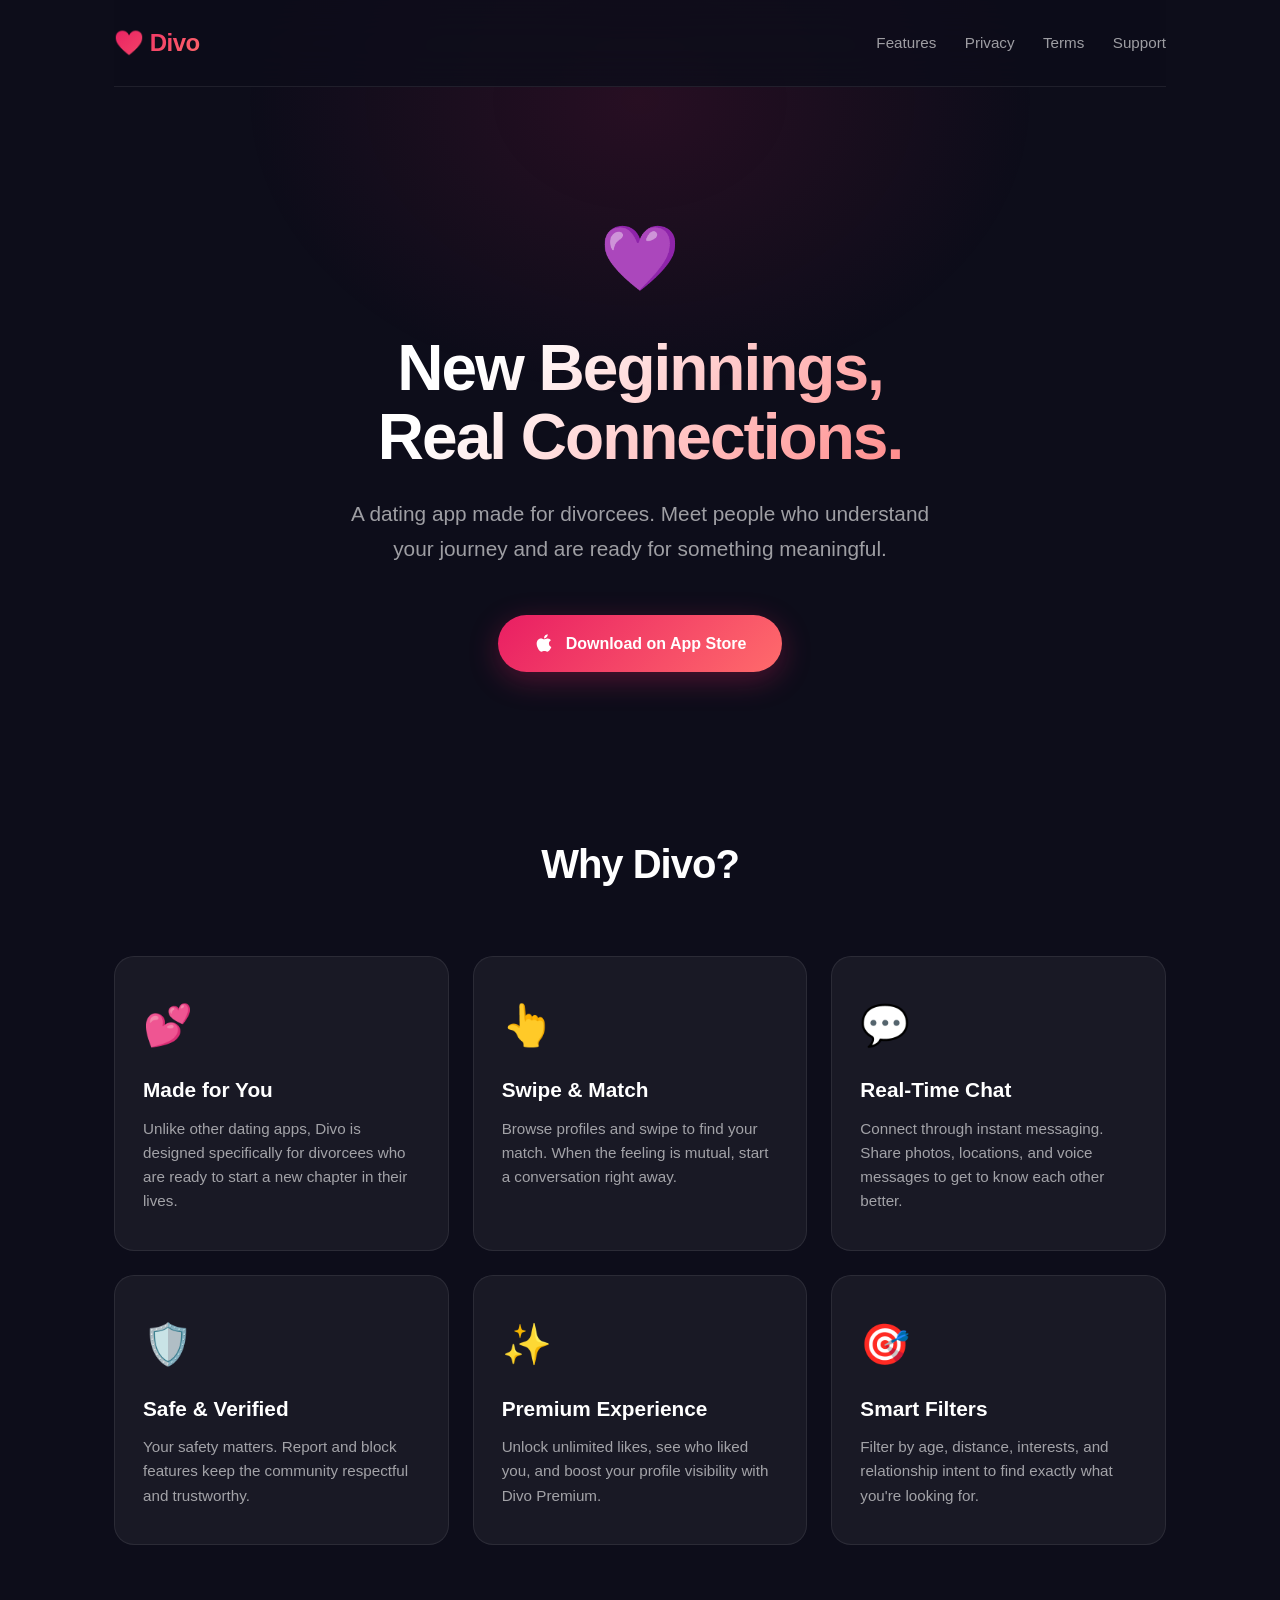
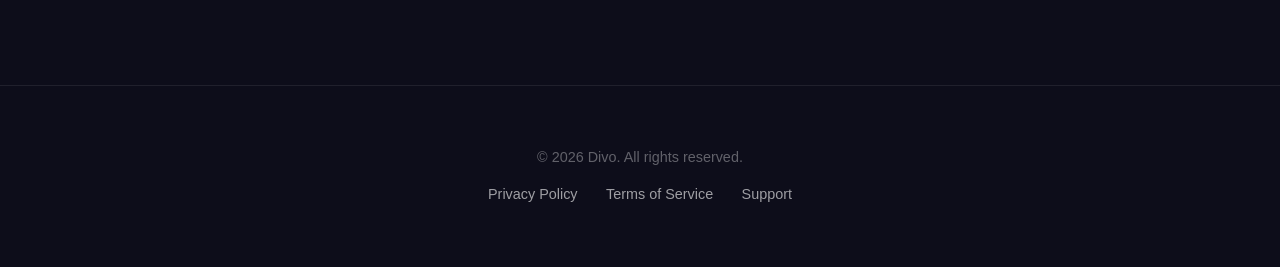
==== index.html @ 39e0c6cd "Divo landing site with privacy, terms, and support pages" ====
<!DOCTYPE html>
<html lang="en">

<head>
    <meta charset="UTF-8">
    <meta name="viewport" content="width=device-width, initial-scale=1.0">
    <title>Divo - Dating for Divorcees</title>
    <meta name="description" content="Divo is a modern dating app designed for divorcees. Find meaningful connections with people who understand your journey.">
    <link rel="stylesheet" href="css/style.css">
    <link rel="icon"
        href="data:image/svg+xml,<svg xmlns=%22http://www.w3.org/2000/svg%22 viewBox=%220 0 100 100%22><text y=%22.9em%22 font-size=%2290%22>💜</text></svg>">
</head>

<body>

    <div class="container">
        <header>
            <a href="#" class="logo">💜 Divo</a>
            <nav>
                <a href="#features">Features</a>
                <a href="privacy.html">Privacy</a>
                <a href="terms.html">Terms</a>
                <a href="support.html">Support</a>
            </nav>
        </header>

        <section class="hero">
            <span class="hero-icon">💜</span>
            <h1>New Beginnings,<br>Real Connections.</h1>
            <p>A dating app made for divorcees. Meet people who understand your journey and are ready for something meaningful.</p>

            <a href="#" class="app-store-btn" onclick="alert('Coming soon to the App Store!')">
                <svg viewBox="0 0 384 512" width="20" height="20" fill="currentColor">
                    <path
                        d="M318.7 268.7c-.2-36.7 16.4-64.4 50-84.8-18.8-26.9-47.2-41.7-84.7-44.6-35.5-2.8-74.3 20.7-88.5 20.7-15 0-49.4-19.7-76.4-19.7C63.3 141.2 4 184.8 4 273.5q0 39.3 14.4 81.2c12.8 36.7 59 126.7 107.2 125.2 25.2-.6 43-17.9 75.8-17.9 31.8 0 48.3 17.9 76.4 17.9 48.6-.7 90.4-82.5 102.6-119.3-65.2-30.7-61.7-90-61.7-91.9zm-56.6-164.2c27.3-32.4 24.8-61.9 24-72.5-24.1 1.4-52 16.4-67.9 34.9-17.5 19.8-27.8 44.3-25.6 71.9 26.1 2 52.3-11.4 69.5-34.3z" />
                </svg>
                <span>Download on App Store</span>
            </a>
        </section>

        <section class="features-section" id="features">
            <h2>Why Divo?</h2>
            <div class="features-grid">

                <div class="feature-card">
                    <span class="icon">💕</span>
                    <h3>Made for You</h3>
                    <p>Unlike other dating apps, Divo is designed specifically for divorcees who are ready to start a new chapter in their lives.</p>
                </div>

                <div class="feature-card">
                    <span class="icon">👆</span>
                    <h3>Swipe & Match</h3>
                    <p>Browse profiles and swipe to find your match. When the feeling is mutual, start a conversation right away.</p>
                </div>

                <div class="feature-card">
                    <span class="icon">💬</span>
                    <h3>Real-Time Chat</h3>
                    <p>Connect through instant messaging. Share photos, locations, and voice messages to get to know each other better.</p>
                </div>

                <div class="feature-card">
                    <span class="icon">🛡️</span>
                    <h3>Safe & Verified</h3>
                    <p>Your safety matters. Report and block features keep the community respectful and trustworthy.</p>
                </div>

                <div class="feature-card">
                    <span class="icon">✨</span>
                    <h3>Premium Experience</h3>
                    <p>Unlock unlimited likes, see who liked you, and boost your profile visibility with Divo Premium.</p>
                </div>

                <div class="feature-card">
                    <span class="icon">🎯</span>
                    <h3>Smart Filters</h3>
                    <p>Filter by age, distance, interests, and relationship intent to find exactly what you're looking for.</p>
                </div>

            </div>
        </section>
    </div>

    <footer>
        <div class="container">
            <p>&copy; 2026 Divo. All rights reserved.</p>
            <div style="margin-top: 12px;">
                <a href="privacy.html">Privacy Policy</a>
                <a href="terms.html">Terms of Service</a>
                <a href="support.html">Support</a>
            </div>
        </div>
    </footer>

</body>

</html>
---- css/style.css ----
:root {
    --bg-primary: #0D0D1A;
    --bg-secondary: #151528;
    --bg-card: rgba(255, 255, 255, 0.04);
    --accent: #E91E63;
    --accent-light: #FF6B6B;
    --accent-gradient: linear-gradient(135deg, #E91E63, #FF6B6B);
    --text-primary: #FFFFFF;
    --text-secondary: rgba(255, 255, 255, 0.6);
    --text-muted: rgba(255, 255, 255, 0.35);
    --glass-border: rgba(255, 255, 255, 0.08);
    --glass-bg: rgba(255, 255, 255, 0.05);
}

* {
    margin: 0;
    padding: 0;
    box-sizing: border-box;
}

body {
    font-family: -apple-system, BlinkMacSystemFont, "SF Pro Display", "Segoe UI", Roboto, sans-serif;
    background-color: var(--bg-primary);
    color: var(--text-primary);
    line-height: 1.6;
    overflow-x: hidden;
}

/* Ambient glow */
body::before {
    content: '';
    position: fixed;
    top: -200px;
    left: 50%;
    transform: translateX(-50%);
    width: 800px;
    height: 600px;
    background: radial-gradient(ellipse, rgba(233, 30, 99, 0.12) 0%, transparent 70%);
    pointer-events: none;
    z-index: 0;
}

.container {
    max-width: 1100px;
    margin: 0 auto;
    padding: 0 24px;
    position: relative;
    z-index: 1;
}

/* Header */
header {
    padding: 24px 0;
    display: flex;
    justify-content: space-between;
    align-items: center;
    position: sticky;
    top: 0;
    z-index: 100;
    background: rgba(13, 13, 26, 0.85);
    backdrop-filter: blur(20px);
    -webkit-backdrop-filter: blur(20px);
    border-bottom: 1px solid var(--glass-border);
}

.logo {
    font-size: 1.5rem;
    font-weight: 800;
    text-decoration: none;
    background: var(--accent-gradient);
    -webkit-background-clip: text;
    -webkit-text-fill-color: transparent;
    letter-spacing: -0.5px;
}

nav a {
    margin-left: 24px;
    text-decoration: none;
    color: var(--text-secondary);
    font-weight: 500;
    font-size: 0.95rem;
    transition: color 0.3s;
}

nav a:hover {
    color: var(--text-primary);
}

/* Hero Section */
.hero {
    text-align: center;
    padding: 120px 0 80px;
    max-width: 800px;
    margin: 0 auto;
}

.hero-icon {
    font-size: 64px;
    margin-bottom: 24px;
    display: block;
    animation: pulse 3s ease-in-out infinite;
}

@keyframes pulse {
    0%, 100% { transform: scale(1); }
    50% { transform: scale(1.08); }
}

.hero h1 {
    font-size: 4rem;
    line-height: 1.08;
    margin-bottom: 24px;
    letter-spacing: -2px;
    font-weight: 800;
    background: linear-gradient(135deg, #fff 30%, var(--accent-light));
    -webkit-background-clip: text;
    -webkit-text-fill-color: transparent;
}

.hero p {
    font-size: 1.3rem;
    color: var(--text-secondary);
    margin-bottom: 48px;
    max-width: 600px;
    margin-left: auto;
    margin-right: auto;
    line-height: 1.7;
}

.app-store-btn {
    display: inline-flex;
    align-items: center;
    gap: 12px;
    background: var(--accent-gradient);
    color: #fff;
    padding: 16px 36px;
    border-radius: 50px;
    text-decoration: none;
    font-weight: 600;
    font-size: 1rem;
    transition: transform 0.2s, box-shadow 0.2s;
    box-shadow: 0 8px 30px rgba(233, 30, 99, 0.3);
}

.app-store-btn:hover {
    transform: translateY(-2px);
    box-shadow: 0 12px 40px rgba(233, 30, 99, 0.4);
}

/* Features Grid */
.features-section {
    padding: 80px 0;
}

.features-section h2 {
    font-size: 2.5rem;
    text-align: center;
    margin-bottom: 60px;
    letter-spacing: -1px;
}

.features-grid {
    display: grid;
    grid-template-columns: repeat(3, 1fr);
    gap: 24px;
}

.feature-card {
    background: var(--glass-bg);
    border: 1px solid var(--glass-border);
    border-radius: 20px;
    padding: 36px 28px;
    transition: transform 0.3s, border-color 0.3s, background 0.3s;
}

.feature-card:hover {
    transform: translateY(-4px);
    border-color: rgba(233, 30, 99, 0.2);
    background: rgba(233, 30, 99, 0.04);
}

.feature-card .icon {
    font-size: 2.5rem;
    margin-bottom: 16px;
    display: block;
}

.feature-card h3 {
    font-size: 1.3rem;
    margin-bottom: 10px;
    font-weight: 700;
}

.feature-card p {
    font-size: 0.95rem;
    color: var(--text-secondary);
    line-height: 1.6;
}

/* Content pages (privacy, terms, support) */
.content-page {
    padding: 100px 0;
    max-width: 780px;
    margin: 0 auto;
}

.content-page h1 {
    font-size: 2.8rem;
    margin-bottom: 8px;
    letter-spacing: -1px;
}

.content-page .date {
    color: var(--text-muted);
    margin-bottom: 40px;
    display: block;
}

.content-page h2 {
    font-size: 1.5rem;
    margin-top: 40px;
    margin-bottom: 12px;
    color: var(--accent-light);
}

.content-page p, .content-page li {
    font-size: 1.05rem;
    color: var(--text-secondary);
    line-height: 1.8;
    margin-bottom: 12px;
}

.content-page ul {
    padding-left: 24px;
    margin-bottom: 16px;
}

.content-page a {
    color: var(--accent-light);
    text-decoration: none;
    border-bottom: 1px solid transparent;
    transition: border-color 0.2s;
}

.content-page a:hover {
    border-bottom-color: var(--accent-light);
}

/* Support page specifics */
.support-card {
    background: var(--glass-bg);
    border: 1px solid var(--glass-border);
    border-radius: 20px;
    padding: 36px;
    margin: 40px 0;
}

.support-card h2 {
    margin-top: 0;
    color: var(--text-primary);
}

.support-card li {
    margin-bottom: 8px;
}

/* Footer */
footer {
    padding: 60px 0;
    text-align: center;
    border-top: 1px solid var(--glass-border);
    margin-top: 60px;
}

footer p {
    color: var(--text-muted);
    font-size: 0.9rem;
}

footer a {
    color: var(--text-secondary);
    text-decoration: none;
    margin: 0 12px;
    font-size: 0.9rem;
    transition: color 0.2s;
}

footer a:hover {
    color: var(--text-primary);
}

/* Responsive */
@media (max-width: 768px) {
    .hero h1 {
        font-size: 2.6rem;
    }

    .hero p {
        font-size: 1.1rem;
    }

    .features-grid {
        grid-template-columns: 1fr;
        gap: 16px;
    }

    .features-section h2 {
        font-size: 2rem;
    }

    .content-page h1 {
        font-size: 2rem;
    }
}
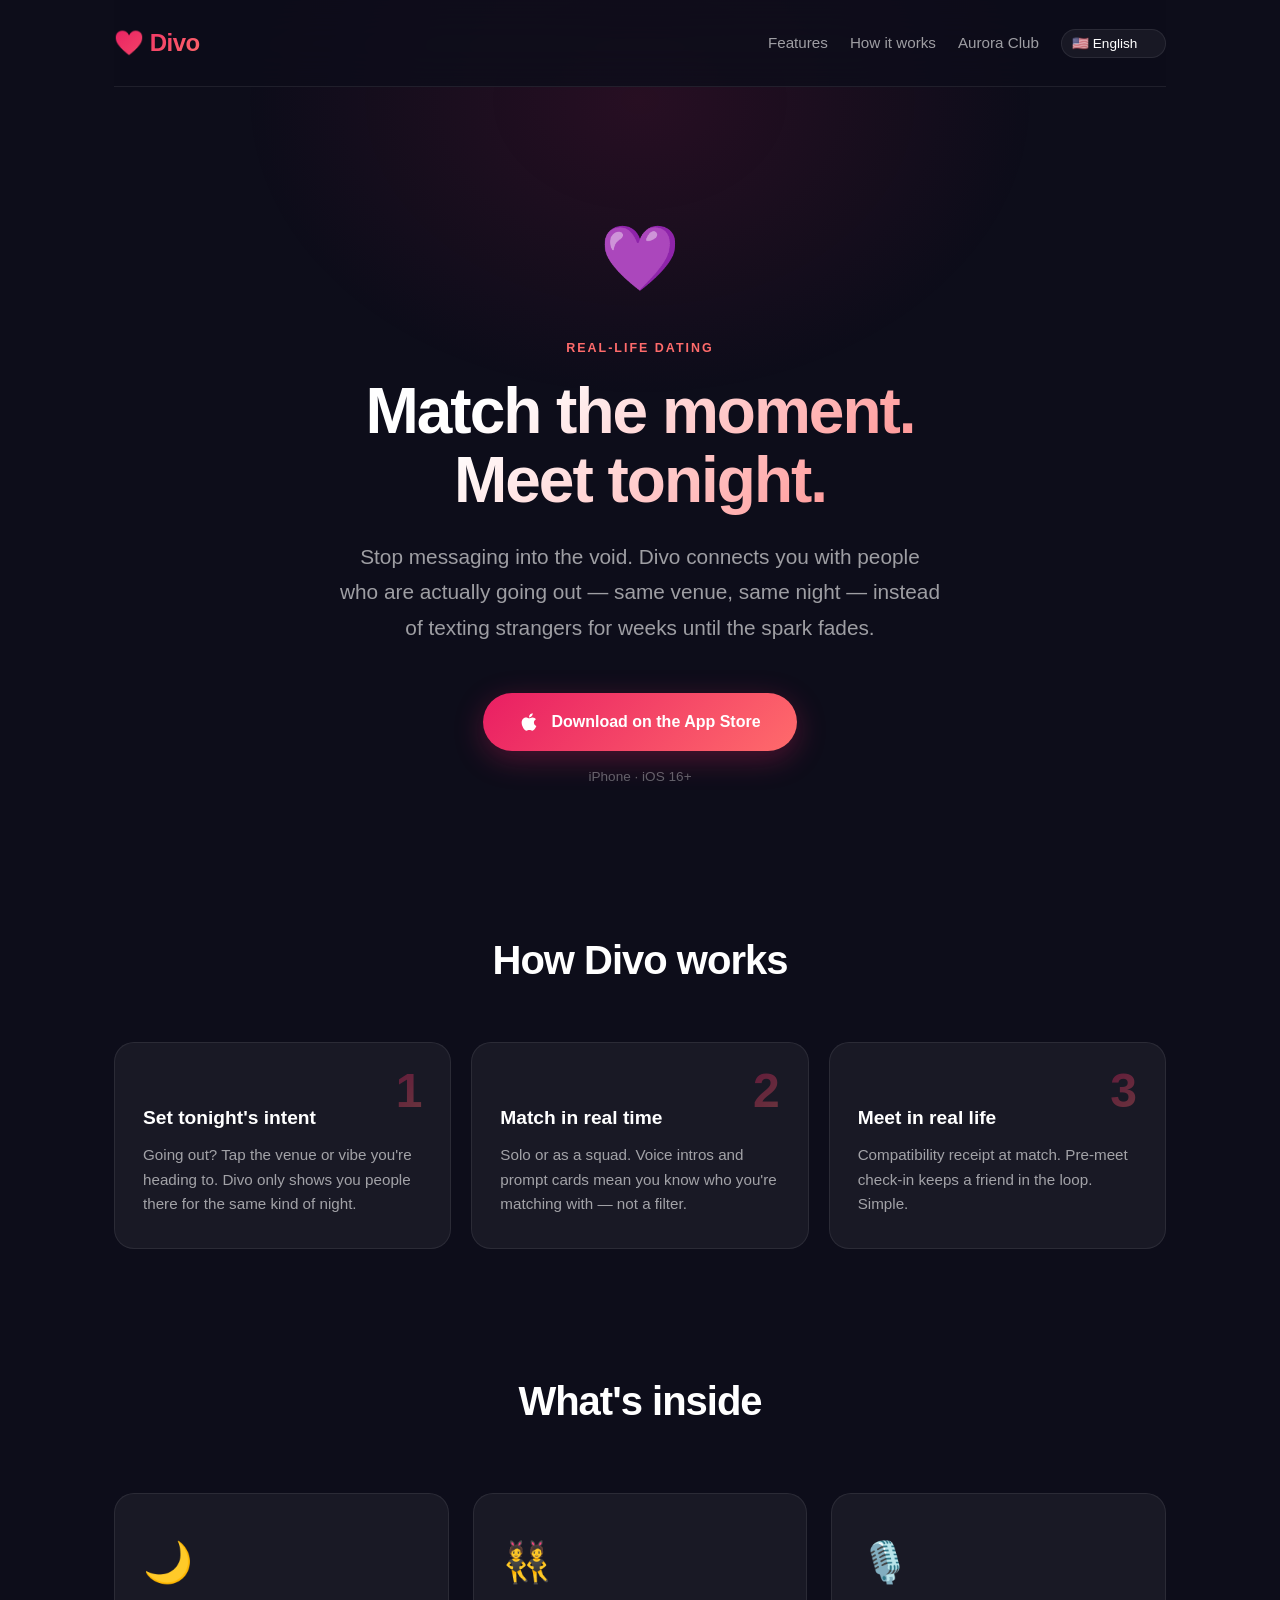
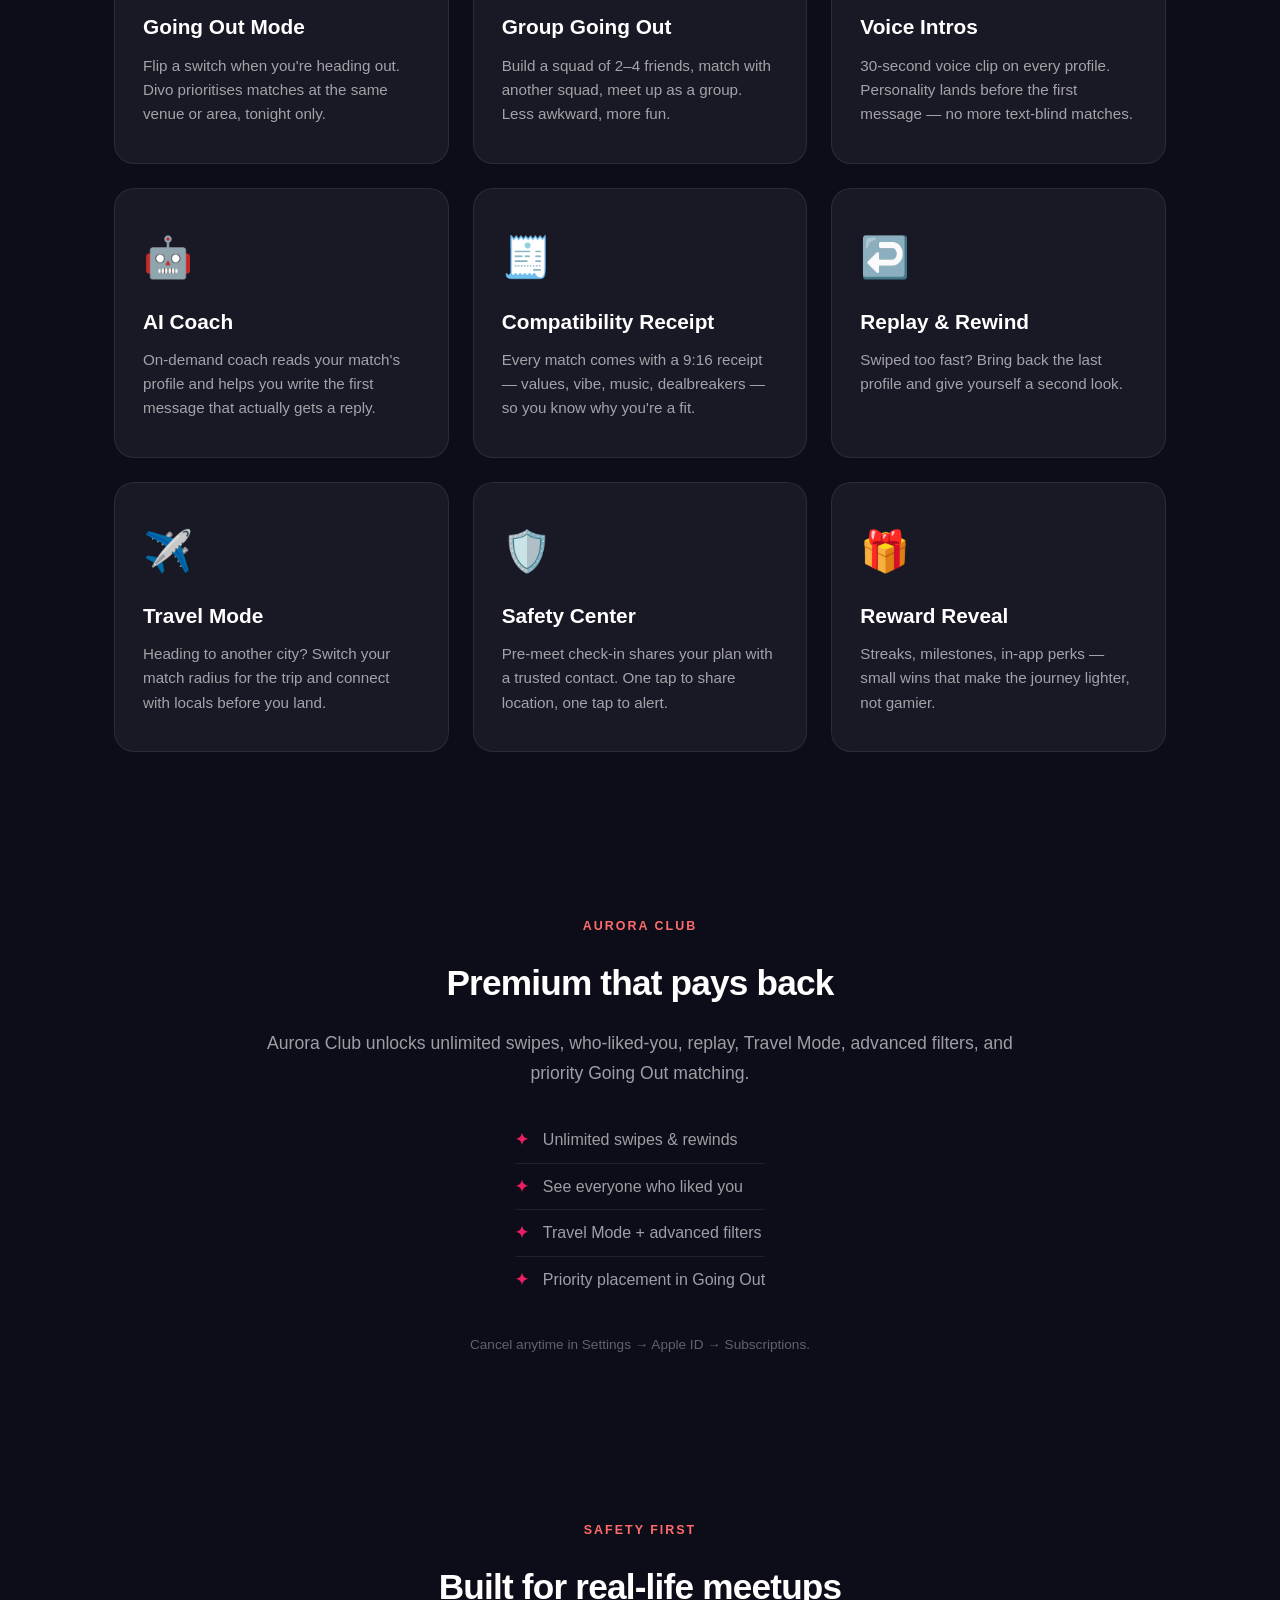
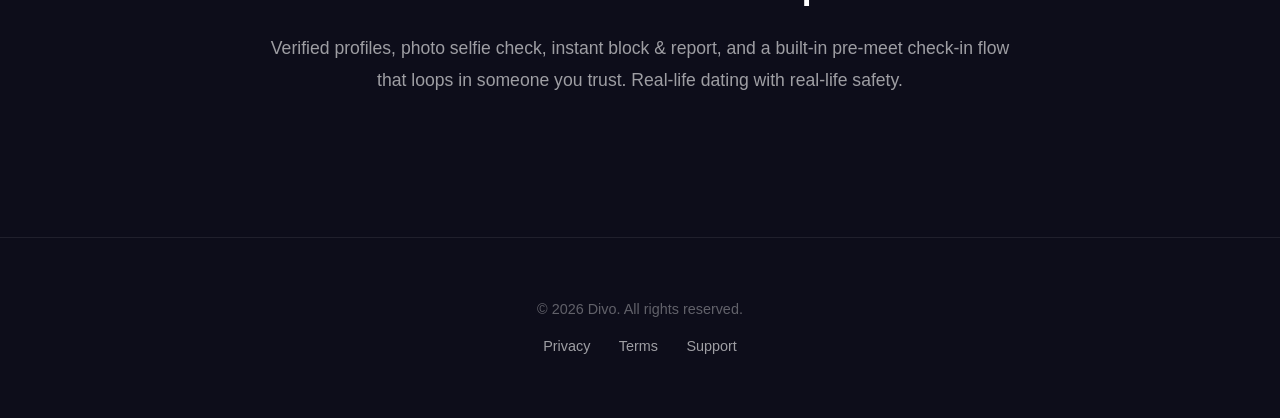
==== commit 10c0d607: "feat: rebrand site to real-life dating + 11-language support Site now reflects Divo's current produc" ====
--- a/index.html
+++ b/index.html
@@ -4,8 +4,8 @@
 <head>
     <meta charset="UTF-8">
     <meta name="viewport" content="width=device-width, initial-scale=1.0">
-    <title>Divo - Dating for Divorcees</title>
-    <meta name="description" content="Divo is a modern dating app designed for divorcees. Find meaningful connections with people who understand your journey.">
+    <title>Divo — Real-Life Dating</title>
+    <meta name="description" content="Divo connects you with people who are actually going out tonight. Same venue, same night — group dating, AI coach, voice intros, compatibility receipts.">
     <link rel="stylesheet" href="css/style.css">
     <link rel="icon"
         href="data:image/svg+xml,<svg xmlns=%22http://www.w3.org/2000/svg%22 viewBox=%220 0 100 100%22><text y=%22.9em%22 font-size=%2290%22>💜</text></svg>">
@@ -17,82 +17,145 @@
         <header>
             <a href="#" class="logo">💜 Divo</a>
             <nav>
-                <a href="#features">Features</a>
-                <a href="privacy.html">Privacy</a>
-                <a href="terms.html">Terms</a>
-                <a href="support.html">Support</a>
+                <a href="#features" data-i18n="nav.features">Features</a>
+                <a href="#how" data-i18n="nav.howItWorks">How it works</a>
+                <a href="#aurora" data-i18n="nav.aurora">Aurora Club</a>
+                <select id="lang-picker" aria-label="Language" data-i18n-attr="aria-label:footer.langPicker"></select>
             </nav>
         </header>
 
         <section class="hero">
             <span class="hero-icon">💜</span>
-            <h1>New Beginnings,<br>Real Connections.</h1>
-            <p>A dating app made for divorcees. Meet people who understand your journey and are ready for something meaningful.</p>
+            <span class="eyebrow" data-i18n="hero.tagline">REAL-LIFE DATING</span>
+            <h1>
+                <span data-i18n="hero.title.l1">Match the moment.</span><br>
+                <span data-i18n="hero.title.l2">Meet tonight.</span>
+            </h1>
+            <p data-i18n="hero.subtitle">Stop messaging into the void. Divo connects you with people who are actually going out — same venue, same night — instead of texting strangers for weeks until the spark fades.</p>
 
             <a href="#" class="app-store-btn" onclick="alert('Coming soon to the App Store!')">
-                <svg viewBox="0 0 384 512" width="20" height="20" fill="currentColor">
-                    <path
-                        d="M318.7 268.7c-.2-36.7 16.4-64.4 50-84.8-18.8-26.9-47.2-41.7-84.7-44.6-35.5-2.8-74.3 20.7-88.5 20.7-15 0-49.4-19.7-76.4-19.7C63.3 141.2 4 184.8 4 273.5q0 39.3 14.4 81.2c12.8 36.7 59 126.7 107.2 125.2 25.2-.6 43-17.9 75.8-17.9 31.8 0 48.3 17.9 76.4 17.9 48.6-.7 90.4-82.5 102.6-119.3-65.2-30.7-61.7-90-61.7-91.9zm-56.6-164.2c27.3-32.4 24.8-61.9 24-72.5-24.1 1.4-52 16.4-67.9 34.9-17.5 19.8-27.8 44.3-25.6 71.9 26.1 2 52.3-11.4 69.5-34.3z" />
+                <svg viewBox="0 0 384 512" width="20" height="20" fill="currentColor" aria-hidden="true">
+                    <path d="M318.7 268.7c-.2-36.7 16.4-64.4 50-84.8-18.8-26.9-47.2-41.7-84.7-44.6-35.5-2.8-74.3 20.7-88.5 20.7-15 0-49.4-19.7-76.4-19.7C63.3 141.2 4 184.8 4 273.5q0 39.3 14.4 81.2c12.8 36.7 59 126.7 107.2 125.2 25.2-.6 43-17.9 75.8-17.9 31.8 0 48.3 17.9 76.4 17.9 48.6-.7 90.4-82.5 102.6-119.3-65.2-30.7-61.7-90-61.7-91.9zm-56.6-164.2c27.3-32.4 24.8-61.9 24-72.5-24.1 1.4-52 16.4-67.9 34.9-17.5 19.8-27.8 44.3-25.6 71.9 26.1 2 52.3-11.4 69.5-34.3z" />
                 </svg>
-                <span>Download on App Store</span>
+                <span data-i18n="hero.cta">Download on the App Store</span>
             </a>
+            <p class="hero-note" data-i18n="hero.note">iPhone · iOS 16+</p>
+        </section>
+
+        <section class="how-section" id="how">
+            <h2 data-i18n="how.title">How Divo works</h2>
+            <div class="steps-grid">
+                <div class="step-card">
+                    <span class="step-num">1</span>
+                    <h3 data-i18n="how.s1.title">Set tonight's intent</h3>
+                    <p data-i18n="how.s1.desc">Going out? Tap the venue or vibe you're heading to. Divo only shows you people there for the same kind of night.</p>
+                </div>
+                <div class="step-card">
+                    <span class="step-num">2</span>
+                    <h3 data-i18n="how.s2.title">Match in real time</h3>
+                    <p data-i18n="how.s2.desc">Solo or as a squad. Voice intros and prompt cards mean you know who you're matching with — not a filter.</p>
+                </div>
+                <div class="step-card">
+                    <span class="step-num">3</span>
+                    <h3 data-i18n="how.s3.title">Meet in real life</h3>
+                    <p data-i18n="how.s3.desc">Compatibility receipt at match. Pre-meet check-in keeps a friend in the loop. Simple.</p>
+                </div>
+            </div>
         </section>
 
         <section class="features-section" id="features">
-            <h2>Why Divo?</h2>
+            <h2 data-i18n="features.title">What's inside</h2>
             <div class="features-grid">
 
                 <div class="feature-card">
-                    <span class="icon">💕</span>
-                    <h3>Made for You</h3>
-                    <p>Unlike other dating apps, Divo is designed specifically for divorcees who are ready to start a new chapter in their lives.</p>
+                    <span class="icon">🌙</span>
+                    <h3 data-i18n="features.goingOut.title">Going Out Mode</h3>
+                    <p data-i18n="features.goingOut.desc">Flip a switch when you're heading out. Divo prioritises matches at the same venue or area, tonight only.</p>
                 </div>
 
                 <div class="feature-card">
-                    <span class="icon">👆</span>
-                    <h3>Swipe & Match</h3>
-                    <p>Browse profiles and swipe to find your match. When the feeling is mutual, start a conversation right away.</p>
+                    <span class="icon">👯</span>
+                    <h3 data-i18n="features.group.title">Group Going Out</h3>
+                    <p data-i18n="features.group.desc">Build a squad of 2–4 friends, match with another squad, meet up as a group. Less awkward, more fun.</p>
                 </div>
 
                 <div class="feature-card">
-                    <span class="icon">💬</span>
-                    <h3>Real-Time Chat</h3>
-                    <p>Connect through instant messaging. Share photos, locations, and voice messages to get to know each other better.</p>
+                    <span class="icon">🎙️</span>
+                    <h3 data-i18n="features.voice.title">Voice Intros</h3>
+                    <p data-i18n="features.voice.desc">30-second voice clip on every profile. Personality lands before the first message — no more text-blind matches.</p>
+                </div>
+
+                <div class="feature-card">
+                    <span class="icon">🤖</span>
+                    <h3 data-i18n="features.coach.title">AI Coach</h3>
+                    <p data-i18n="features.coach.desc">On-demand coach reads your match's profile and helps you write the first message that actually gets a reply.</p>
+                </div>
+
+                <div class="feature-card">
+                    <span class="icon">🧾</span>
+                    <h3 data-i18n="features.receipt.title">Compatibility Receipt</h3>
+                    <p data-i18n="features.receipt.desc">Every match comes with a 9:16 receipt — values, vibe, music, dealbreakers — so you know why you're a fit.</p>
+                </div>
+
+                <div class="feature-card">
+                    <span class="icon">↩️</span>
+                    <h3 data-i18n="features.rewind.title">Replay & Rewind</h3>
+                    <p data-i18n="features.rewind.desc">Swiped too fast? Bring back the last profile and give yourself a second look.</p>
+                </div>
+
+                <div class="feature-card">
+                    <span class="icon">✈️</span>
+                    <h3 data-i18n="features.travel.title">Travel Mode</h3>
+                    <p data-i18n="features.travel.desc">Heading to another city? Switch your match radius for the trip and connect with locals before you land.</p>
                 </div>
 
                 <div class="feature-card">
                     <span class="icon">🛡️</span>
-                    <h3>Safe & Verified</h3>
-                    <p>Your safety matters. Report and block features keep the community respectful and trustworthy.</p>
+                    <h3 data-i18n="features.safety.title">Safety Center</h3>
+                    <p data-i18n="features.safety.desc">Pre-meet check-in shares your plan with a trusted contact. One tap to share location, one tap to alert.</p>
                 </div>
 
                 <div class="feature-card">
-                    <span class="icon">✨</span>
-                    <h3>Premium Experience</h3>
-                    <p>Unlock unlimited likes, see who liked you, and boost your profile visibility with Divo Premium.</p>
-                </div>
-
-                <div class="feature-card">
-                    <span class="icon">🎯</span>
-                    <h3>Smart Filters</h3>
-                    <p>Filter by age, distance, interests, and relationship intent to find exactly what you're looking for.</p>
+                    <span class="icon">🎁</span>
+                    <h3 data-i18n="features.reward.title">Reward Reveal</h3>
+                    <p data-i18n="features.reward.desc">Streaks, milestones, in-app perks — small wins that make the journey lighter, not gamier.</p>
                 </div>
 
             </div>
+        </section>
+
+        <section class="aurora-section" id="aurora">
+            <span class="eyebrow" data-i18n="aurora.eyebrow">AURORA CLUB</span>
+            <h2 data-i18n="aurora.title">Premium that pays back</h2>
+            <p class="aurora-sub" data-i18n="aurora.subtitle">Aurora Club unlocks unlimited swipes, who-liked-you, replay, Travel Mode, advanced filters, and priority Going Out matching.</p>
+            <ul class="aurora-bullets">
+                <li data-i18n="aurora.b1">Unlimited swipes &amp; rewinds</li>
+                <li data-i18n="aurora.b2">See everyone who liked you</li>
+                <li data-i18n="aurora.b3">Travel Mode + advanced filters</li>
+                <li data-i18n="aurora.b4">Priority placement in Going Out</li>
+            </ul>
+            <p class="aurora-note" data-i18n="aurora.note">Cancel anytime in Settings → Apple ID → Subscriptions.</p>
+        </section>
+
+        <section class="safety-section">
+            <span class="eyebrow" data-i18n="safety.eyebrow">SAFETY FIRST</span>
+            <h2 data-i18n="safety.title">Built for real-life meetups</h2>
+            <p data-i18n="safety.body">Verified profiles, photo selfie check, instant block &amp; report, and a built-in pre-meet check-in flow that loops in someone you trust. Real-life dating with real-life safety.</p>
         </section>
     </div>
 
     <footer>
         <div class="container">
-            <p>&copy; 2026 Divo. All rights reserved.</p>
+            <p data-i18n="footer.copyright">&copy; 2026 Divo. All rights reserved.</p>
             <div style="margin-top: 12px;">
-                <a href="privacy.html">Privacy Policy</a>
-                <a href="terms.html">Terms of Service</a>
-                <a href="support.html">Support</a>
+                <a href="privacy.html" data-i18n="nav.privacy">Privacy</a>
+                <a href="terms.html" data-i18n="nav.terms">Terms</a>
+                <a href="support.html" data-i18n="nav.support">Support</a>
             </div>
         </div>
     </footer>
 
+    <script src="js/i18n.js"></script>
 </body>
 
 </html>
--- a/css/style.css
+++ b/css/style.css
@@ -73,8 +73,13 @@
     letter-spacing: -0.5px;
 }
 
+nav {
+    display: flex;
+    align-items: center;
+    gap: 22px;
+}
+
 nav a {
-    margin-left: 24px;
     text-decoration: none;
     color: var(--text-secondary);
     font-weight: 500;
@@ -83,6 +88,30 @@
 }
 
 nav a:hover {
+    color: var(--text-primary);
+}
+
+/* Language picker — borrows the glass-card vibe so it doesn't look like
+   a stock browser dropdown. */
+#lang-picker {
+    background: var(--glass-bg);
+    color: var(--text-primary);
+    border: 1px solid var(--glass-border);
+    border-radius: 999px;
+    padding: 6px 10px;
+    font-size: 0.85rem;
+    font-weight: 500;
+    cursor: pointer;
+    appearance: none;
+    -webkit-appearance: none;
+    transition: border-color 0.2s, background 0.2s;
+}
+#lang-picker:hover {
+    border-color: rgba(233, 30, 99, 0.4);
+    background: rgba(233, 30, 99, 0.08);
+}
+#lang-picker option {
+    background: var(--bg-secondary);
     color: var(--text-primary);
 }
 
@@ -147,6 +176,122 @@
     box-shadow: 0 12px 40px rgba(233, 30, 99, 0.4);
 }
 
+.hero-note {
+    margin-top: 14px;
+    font-size: 0.85rem !important;
+    color: var(--text-muted) !important;
+    margin-bottom: 0 !important;
+}
+
+/* Tagline / eyebrow text — uppercase tracker for section headers. */
+.eyebrow {
+    display: inline-block;
+    font-size: 0.78rem;
+    font-weight: 700;
+    letter-spacing: 2px;
+    color: var(--accent-light);
+    margin-bottom: 18px;
+    text-transform: uppercase;
+}
+
+/* How-it-works strip */
+.how-section {
+    padding: 60px 0 40px;
+}
+.how-section h2 {
+    font-size: 2.5rem;
+    text-align: center;
+    margin-bottom: 50px;
+    letter-spacing: -1px;
+}
+.steps-grid {
+    display: grid;
+    grid-template-columns: repeat(3, 1fr);
+    gap: 20px;
+}
+.step-card {
+    background: var(--glass-bg);
+    border: 1px solid var(--glass-border);
+    border-radius: 20px;
+    padding: 32px 28px;
+    position: relative;
+}
+.step-num {
+    position: absolute;
+    top: 24px;
+    inset-inline-end: 28px;
+    font-size: 3rem;
+    font-weight: 800;
+    line-height: 1;
+    background: var(--accent-gradient);
+    -webkit-background-clip: text;
+    -webkit-text-fill-color: transparent;
+    opacity: 0.35;
+}
+.step-card h3 {
+    font-size: 1.2rem;
+    margin-top: 28px;
+    margin-bottom: 10px;
+    font-weight: 700;
+}
+.step-card p {
+    font-size: 0.95rem;
+    color: var(--text-secondary);
+    line-height: 1.6;
+}
+
+/* Aurora Club + Safety sections — single-column reading blocks */
+.aurora-section, .safety-section {
+    padding: 80px 0;
+    max-width: 760px;
+    margin: 0 auto;
+    text-align: center;
+}
+.aurora-section h2, .safety-section h2 {
+    font-size: 2.2rem;
+    margin-bottom: 18px;
+    letter-spacing: -0.8px;
+}
+.aurora-sub {
+    font-size: 1.1rem;
+    color: var(--text-secondary);
+    line-height: 1.7;
+    margin-bottom: 28px;
+}
+.aurora-bullets {
+    list-style: none;
+    padding: 0;
+    margin: 0 auto 24px;
+    text-align: start;
+    display: inline-block;
+}
+.aurora-bullets li {
+    padding: 10px 0;
+    color: var(--text-secondary);
+    font-size: 1rem;
+    border-bottom: 1px solid var(--glass-border);
+    position: relative;
+    padding-inline-start: 28px;
+}
+.aurora-bullets li:last-child { border-bottom: none; }
+.aurora-bullets li::before {
+    content: "✦";
+    position: absolute;
+    inset-inline-start: 0;
+    color: var(--accent);
+    font-weight: 700;
+}
+.aurora-note {
+    color: var(--text-muted);
+    font-size: 0.85rem;
+    margin-top: 8px;
+}
+.safety-section p {
+    font-size: 1.1rem;
+    color: var(--text-secondary);
+    line-height: 1.8;
+}
+
 /* Features Grid */
 .features-section {
     padding: 80px 0;
@@ -289,8 +434,44 @@
     color: var(--text-primary);
 }
 
+/* RTL — only Arabic for now. Most layout uses logical properties
+   (inset-inline-*, padding-inline-*, text-align: start) so flipping
+   `dir="rtl"` just works for ~95% of the page. The few exceptions
+   below mirror specific elements that still rely on physical sides. */
+html[dir="rtl"] body {
+    /* Use a font stack that handles Arabic glyphs gracefully alongside
+       SF Pro for English fallback words. */
+    font-family: -apple-system, BlinkMacSystemFont, "SF Arabic", "Geeza Pro",
+                 "Segoe UI", Roboto, sans-serif;
+}
+html[dir="rtl"] .step-num {
+    /* `inset-inline-end` already handles the flip, but Safari < 16
+       sometimes drops the rule. Belt-and-braces. */
+    right: auto;
+    left: 28px;
+}
+
 /* Responsive */
+@media (max-width: 900px) {
+    .features-grid { grid-template-columns: repeat(2, 1fr); }
+    .steps-grid { grid-template-columns: 1fr; }
+}
+
 @media (max-width: 768px) {
+    header {
+        flex-direction: column;
+        gap: 12px;
+        padding: 16px 0;
+    }
+    nav {
+        gap: 14px;
+        flex-wrap: wrap;
+        justify-content: center;
+    }
+
+    .hero {
+        padding: 80px 0 60px;
+    }
     .hero h1 {
         font-size: 2.6rem;
     }
@@ -304,8 +485,16 @@
         gap: 16px;
     }
 
-    .features-section h2 {
+    .features-section h2,
+    .how-section h2 {
         font-size: 2rem;
+    }
+
+    .aurora-section, .safety-section {
+        padding: 60px 24px;
+    }
+    .aurora-section h2, .safety-section h2 {
+        font-size: 1.7rem;
     }
 
     .content-page h1 {
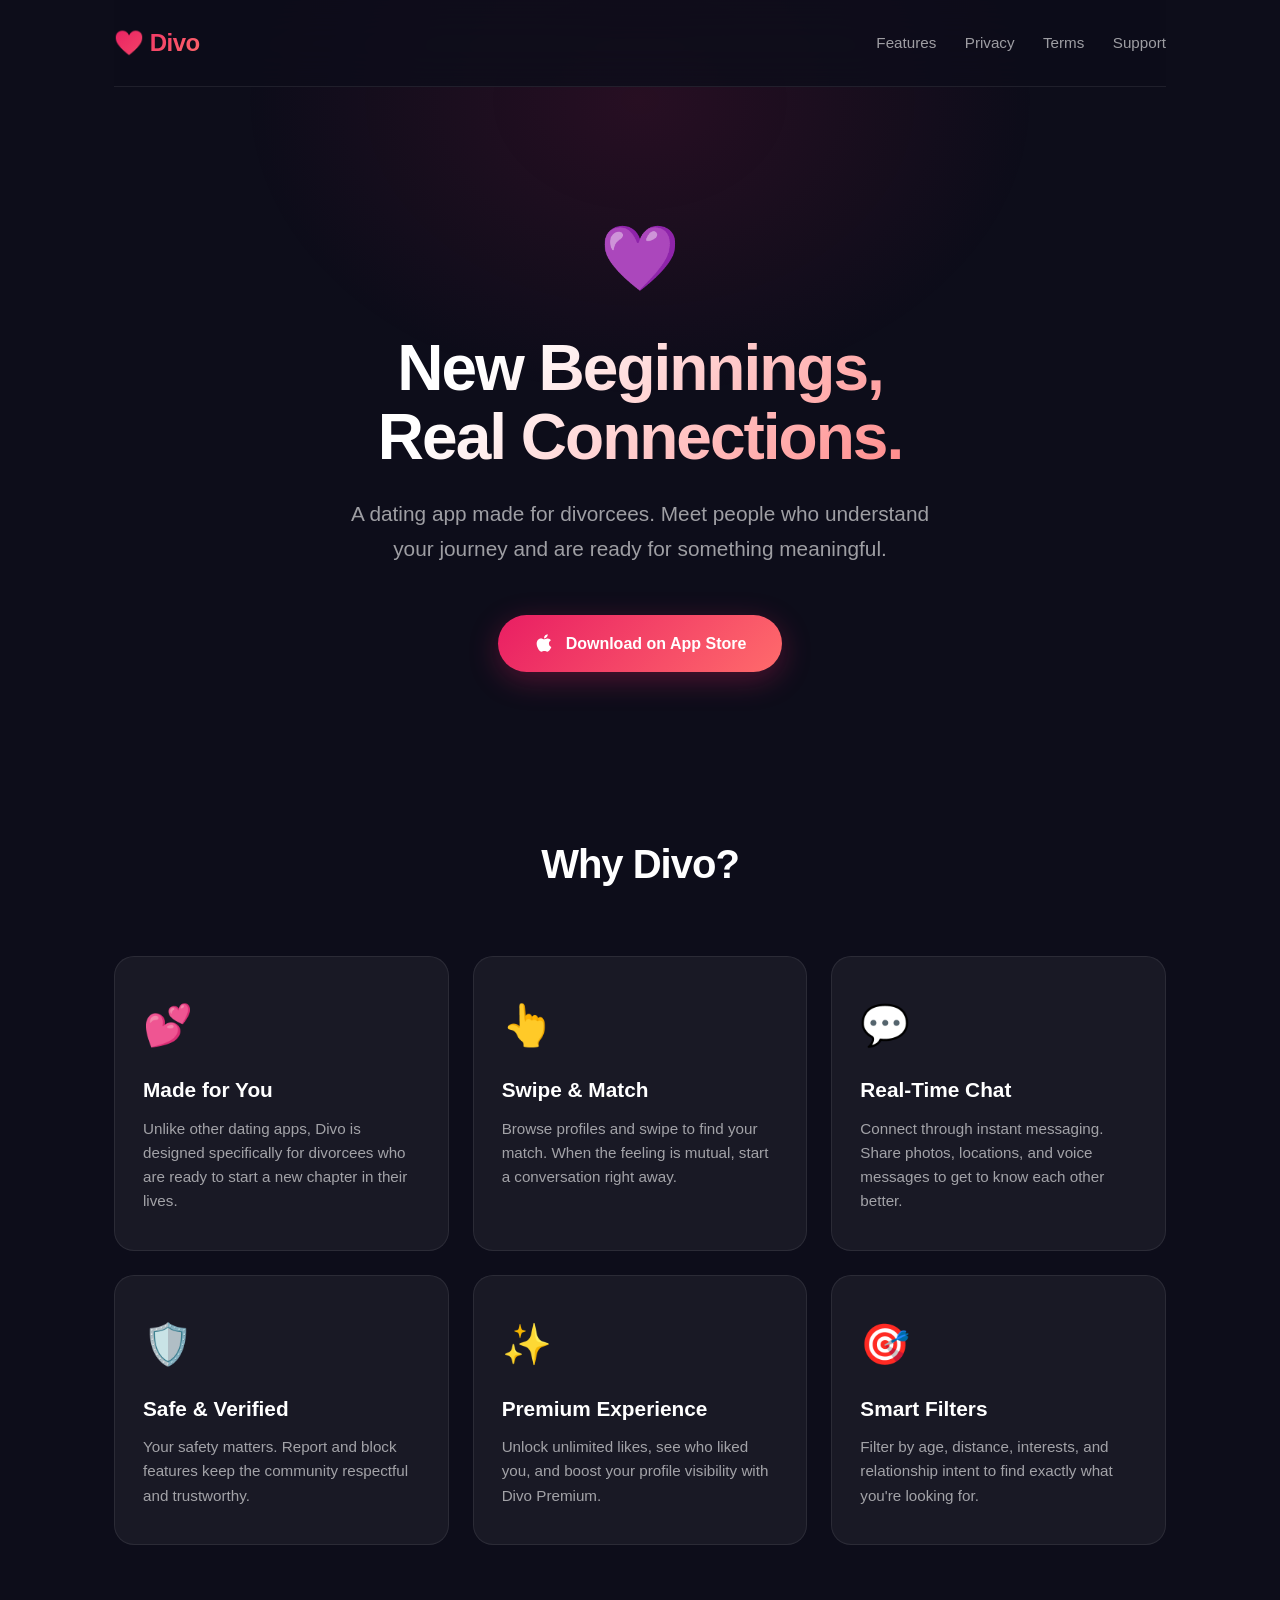
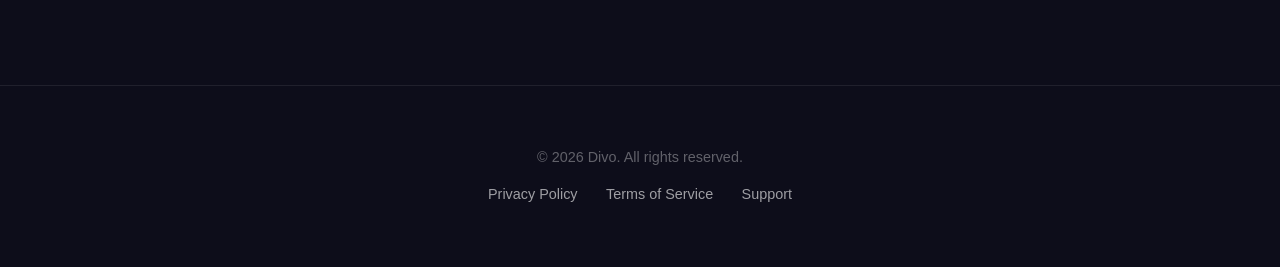
==== commit e362e03f: "Revert "feat: rebrand site to real-life dating + 11-language support" This reverts commit 10c0d607a4" ====
--- a/index.html
+++ b/index.html
@@ -4,8 +4,8 @@
 <head>
     <meta charset="UTF-8">
     <meta name="viewport" content="width=device-width, initial-scale=1.0">
-    <title>Divo — Real-Life Dating</title>
-    <meta name="description" content="Divo connects you with people who are actually going out tonight. Same venue, same night — group dating, AI coach, voice intros, compatibility receipts.">
+    <title>Divo - Dating for Divorcees</title>
+    <meta name="description" content="Divo is a modern dating app designed for divorcees. Find meaningful connections with people who understand your journey.">
     <link rel="stylesheet" href="css/style.css">
     <link rel="icon"
         href="data:image/svg+xml,<svg xmlns=%22http://www.w3.org/2000/svg%22 viewBox=%220 0 100 100%22><text y=%22.9em%22 font-size=%2290%22>💜</text></svg>">
@@ -17,145 +17,82 @@
         <header>
             <a href="#" class="logo">💜 Divo</a>
             <nav>
-                <a href="#features" data-i18n="nav.features">Features</a>
-                <a href="#how" data-i18n="nav.howItWorks">How it works</a>
-                <a href="#aurora" data-i18n="nav.aurora">Aurora Club</a>
-                <select id="lang-picker" aria-label="Language" data-i18n-attr="aria-label:footer.langPicker"></select>
+                <a href="#features">Features</a>
+                <a href="privacy.html">Privacy</a>
+                <a href="terms.html">Terms</a>
+                <a href="support.html">Support</a>
             </nav>
         </header>
 
         <section class="hero">
             <span class="hero-icon">💜</span>
-            <span class="eyebrow" data-i18n="hero.tagline">REAL-LIFE DATING</span>
-            <h1>
-                <span data-i18n="hero.title.l1">Match the moment.</span><br>
-                <span data-i18n="hero.title.l2">Meet tonight.</span>
-            </h1>
-            <p data-i18n="hero.subtitle">Stop messaging into the void. Divo connects you with people who are actually going out — same venue, same night — instead of texting strangers for weeks until the spark fades.</p>
+            <h1>New Beginnings,<br>Real Connections.</h1>
+            <p>A dating app made for divorcees. Meet people who understand your journey and are ready for something meaningful.</p>
 
             <a href="#" class="app-store-btn" onclick="alert('Coming soon to the App Store!')">
-                <svg viewBox="0 0 384 512" width="20" height="20" fill="currentColor" aria-hidden="true">
-                    <path d="M318.7 268.7c-.2-36.7 16.4-64.4 50-84.8-18.8-26.9-47.2-41.7-84.7-44.6-35.5-2.8-74.3 20.7-88.5 20.7-15 0-49.4-19.7-76.4-19.7C63.3 141.2 4 184.8 4 273.5q0 39.3 14.4 81.2c12.8 36.7 59 126.7 107.2 125.2 25.2-.6 43-17.9 75.8-17.9 31.8 0 48.3 17.9 76.4 17.9 48.6-.7 90.4-82.5 102.6-119.3-65.2-30.7-61.7-90-61.7-91.9zm-56.6-164.2c27.3-32.4 24.8-61.9 24-72.5-24.1 1.4-52 16.4-67.9 34.9-17.5 19.8-27.8 44.3-25.6 71.9 26.1 2 52.3-11.4 69.5-34.3z" />
+                <svg viewBox="0 0 384 512" width="20" height="20" fill="currentColor">
+                    <path
+                        d="M318.7 268.7c-.2-36.7 16.4-64.4 50-84.8-18.8-26.9-47.2-41.7-84.7-44.6-35.5-2.8-74.3 20.7-88.5 20.7-15 0-49.4-19.7-76.4-19.7C63.3 141.2 4 184.8 4 273.5q0 39.3 14.4 81.2c12.8 36.7 59 126.7 107.2 125.2 25.2-.6 43-17.9 75.8-17.9 31.8 0 48.3 17.9 76.4 17.9 48.6-.7 90.4-82.5 102.6-119.3-65.2-30.7-61.7-90-61.7-91.9zm-56.6-164.2c27.3-32.4 24.8-61.9 24-72.5-24.1 1.4-52 16.4-67.9 34.9-17.5 19.8-27.8 44.3-25.6 71.9 26.1 2 52.3-11.4 69.5-34.3z" />
                 </svg>
-                <span data-i18n="hero.cta">Download on the App Store</span>
+                <span>Download on App Store</span>
             </a>
-            <p class="hero-note" data-i18n="hero.note">iPhone · iOS 16+</p>
-        </section>
-
-        <section class="how-section" id="how">
-            <h2 data-i18n="how.title">How Divo works</h2>
-            <div class="steps-grid">
-                <div class="step-card">
-                    <span class="step-num">1</span>
-                    <h3 data-i18n="how.s1.title">Set tonight's intent</h3>
-                    <p data-i18n="how.s1.desc">Going out? Tap the venue or vibe you're heading to. Divo only shows you people there for the same kind of night.</p>
-                </div>
-                <div class="step-card">
-                    <span class="step-num">2</span>
-                    <h3 data-i18n="how.s2.title">Match in real time</h3>
-                    <p data-i18n="how.s2.desc">Solo or as a squad. Voice intros and prompt cards mean you know who you're matching with — not a filter.</p>
-                </div>
-                <div class="step-card">
-                    <span class="step-num">3</span>
-                    <h3 data-i18n="how.s3.title">Meet in real life</h3>
-                    <p data-i18n="how.s3.desc">Compatibility receipt at match. Pre-meet check-in keeps a friend in the loop. Simple.</p>
-                </div>
-            </div>
         </section>
 
         <section class="features-section" id="features">
-            <h2 data-i18n="features.title">What's inside</h2>
+            <h2>Why Divo?</h2>
             <div class="features-grid">
 
                 <div class="feature-card">
-                    <span class="icon">🌙</span>
-                    <h3 data-i18n="features.goingOut.title">Going Out Mode</h3>
-                    <p data-i18n="features.goingOut.desc">Flip a switch when you're heading out. Divo prioritises matches at the same venue or area, tonight only.</p>
+                    <span class="icon">💕</span>
+                    <h3>Made for You</h3>
+                    <p>Unlike other dating apps, Divo is designed specifically for divorcees who are ready to start a new chapter in their lives.</p>
                 </div>
 
                 <div class="feature-card">
-                    <span class="icon">👯</span>
-                    <h3 data-i18n="features.group.title">Group Going Out</h3>
-                    <p data-i18n="features.group.desc">Build a squad of 2–4 friends, match with another squad, meet up as a group. Less awkward, more fun.</p>
+                    <span class="icon">👆</span>
+                    <h3>Swipe & Match</h3>
+                    <p>Browse profiles and swipe to find your match. When the feeling is mutual, start a conversation right away.</p>
                 </div>
 
                 <div class="feature-card">
-                    <span class="icon">🎙️</span>
-                    <h3 data-i18n="features.voice.title">Voice Intros</h3>
-                    <p data-i18n="features.voice.desc">30-second voice clip on every profile. Personality lands before the first message — no more text-blind matches.</p>
-                </div>
-
-                <div class="feature-card">
-                    <span class="icon">🤖</span>
-                    <h3 data-i18n="features.coach.title">AI Coach</h3>
-                    <p data-i18n="features.coach.desc">On-demand coach reads your match's profile and helps you write the first message that actually gets a reply.</p>
-                </div>
-
-                <div class="feature-card">
-                    <span class="icon">🧾</span>
-                    <h3 data-i18n="features.receipt.title">Compatibility Receipt</h3>
-                    <p data-i18n="features.receipt.desc">Every match comes with a 9:16 receipt — values, vibe, music, dealbreakers — so you know why you're a fit.</p>
-                </div>
-
-                <div class="feature-card">
-                    <span class="icon">↩️</span>
-                    <h3 data-i18n="features.rewind.title">Replay & Rewind</h3>
-                    <p data-i18n="features.rewind.desc">Swiped too fast? Bring back the last profile and give yourself a second look.</p>
-                </div>
-
-                <div class="feature-card">
-                    <span class="icon">✈️</span>
-                    <h3 data-i18n="features.travel.title">Travel Mode</h3>
-                    <p data-i18n="features.travel.desc">Heading to another city? Switch your match radius for the trip and connect with locals before you land.</p>
+                    <span class="icon">💬</span>
+                    <h3>Real-Time Chat</h3>
+                    <p>Connect through instant messaging. Share photos, locations, and voice messages to get to know each other better.</p>
                 </div>
 
                 <div class="feature-card">
                     <span class="icon">🛡️</span>
-                    <h3 data-i18n="features.safety.title">Safety Center</h3>
-                    <p data-i18n="features.safety.desc">Pre-meet check-in shares your plan with a trusted contact. One tap to share location, one tap to alert.</p>
+                    <h3>Safe & Verified</h3>
+                    <p>Your safety matters. Report and block features keep the community respectful and trustworthy.</p>
                 </div>
 
                 <div class="feature-card">
-                    <span class="icon">🎁</span>
-                    <h3 data-i18n="features.reward.title">Reward Reveal</h3>
-                    <p data-i18n="features.reward.desc">Streaks, milestones, in-app perks — small wins that make the journey lighter, not gamier.</p>
+                    <span class="icon">✨</span>
+                    <h3>Premium Experience</h3>
+                    <p>Unlock unlimited likes, see who liked you, and boost your profile visibility with Divo Premium.</p>
+                </div>
+
+                <div class="feature-card">
+                    <span class="icon">🎯</span>
+                    <h3>Smart Filters</h3>
+                    <p>Filter by age, distance, interests, and relationship intent to find exactly what you're looking for.</p>
                 </div>
 
             </div>
-        </section>
-
-        <section class="aurora-section" id="aurora">
-            <span class="eyebrow" data-i18n="aurora.eyebrow">AURORA CLUB</span>
-            <h2 data-i18n="aurora.title">Premium that pays back</h2>
-            <p class="aurora-sub" data-i18n="aurora.subtitle">Aurora Club unlocks unlimited swipes, who-liked-you, replay, Travel Mode, advanced filters, and priority Going Out matching.</p>
-            <ul class="aurora-bullets">
-                <li data-i18n="aurora.b1">Unlimited swipes &amp; rewinds</li>
-                <li data-i18n="aurora.b2">See everyone who liked you</li>
-                <li data-i18n="aurora.b3">Travel Mode + advanced filters</li>
-                <li data-i18n="aurora.b4">Priority placement in Going Out</li>
-            </ul>
-            <p class="aurora-note" data-i18n="aurora.note">Cancel anytime in Settings → Apple ID → Subscriptions.</p>
-        </section>
-
-        <section class="safety-section">
-            <span class="eyebrow" data-i18n="safety.eyebrow">SAFETY FIRST</span>
-            <h2 data-i18n="safety.title">Built for real-life meetups</h2>
-            <p data-i18n="safety.body">Verified profiles, photo selfie check, instant block &amp; report, and a built-in pre-meet check-in flow that loops in someone you trust. Real-life dating with real-life safety.</p>
         </section>
     </div>
 
     <footer>
         <div class="container">
-            <p data-i18n="footer.copyright">&copy; 2026 Divo. All rights reserved.</p>
+            <p>&copy; 2026 Divo. All rights reserved.</p>
             <div style="margin-top: 12px;">
-                <a href="privacy.html" data-i18n="nav.privacy">Privacy</a>
-                <a href="terms.html" data-i18n="nav.terms">Terms</a>
-                <a href="support.html" data-i18n="nav.support">Support</a>
+                <a href="privacy.html">Privacy Policy</a>
+                <a href="terms.html">Terms of Service</a>
+                <a href="support.html">Support</a>
             </div>
         </div>
     </footer>
 
-    <script src="js/i18n.js"></script>
 </body>
 
 </html>
--- a/css/style.css
+++ b/css/style.css
@@ -73,13 +73,8 @@
     letter-spacing: -0.5px;
 }
 
-nav {
-    display: flex;
-    align-items: center;
-    gap: 22px;
-}
-
 nav a {
+    margin-left: 24px;
     text-decoration: none;
     color: var(--text-secondary);
     font-weight: 500;
@@ -88,30 +83,6 @@
 }
 
 nav a:hover {
-    color: var(--text-primary);
-}
-
-/* Language picker — borrows the glass-card vibe so it doesn't look like
-   a stock browser dropdown. */
-#lang-picker {
-    background: var(--glass-bg);
-    color: var(--text-primary);
-    border: 1px solid var(--glass-border);
-    border-radius: 999px;
-    padding: 6px 10px;
-    font-size: 0.85rem;
-    font-weight: 500;
-    cursor: pointer;
-    appearance: none;
-    -webkit-appearance: none;
-    transition: border-color 0.2s, background 0.2s;
-}
-#lang-picker:hover {
-    border-color: rgba(233, 30, 99, 0.4);
-    background: rgba(233, 30, 99, 0.08);
-}
-#lang-picker option {
-    background: var(--bg-secondary);
     color: var(--text-primary);
 }
 
@@ -176,122 +147,6 @@
     box-shadow: 0 12px 40px rgba(233, 30, 99, 0.4);
 }
 
-.hero-note {
-    margin-top: 14px;
-    font-size: 0.85rem !important;
-    color: var(--text-muted) !important;
-    margin-bottom: 0 !important;
-}
-
-/* Tagline / eyebrow text — uppercase tracker for section headers. */
-.eyebrow {
-    display: inline-block;
-    font-size: 0.78rem;
-    font-weight: 700;
-    letter-spacing: 2px;
-    color: var(--accent-light);
-    margin-bottom: 18px;
-    text-transform: uppercase;
-}
-
-/* How-it-works strip */
-.how-section {
-    padding: 60px 0 40px;
-}
-.how-section h2 {
-    font-size: 2.5rem;
-    text-align: center;
-    margin-bottom: 50px;
-    letter-spacing: -1px;
-}
-.steps-grid {
-    display: grid;
-    grid-template-columns: repeat(3, 1fr);
-    gap: 20px;
-}
-.step-card {
-    background: var(--glass-bg);
-    border: 1px solid var(--glass-border);
-    border-radius: 20px;
-    padding: 32px 28px;
-    position: relative;
-}
-.step-num {
-    position: absolute;
-    top: 24px;
-    inset-inline-end: 28px;
-    font-size: 3rem;
-    font-weight: 800;
-    line-height: 1;
-    background: var(--accent-gradient);
-    -webkit-background-clip: text;
-    -webkit-text-fill-color: transparent;
-    opacity: 0.35;
-}
-.step-card h3 {
-    font-size: 1.2rem;
-    margin-top: 28px;
-    margin-bottom: 10px;
-    font-weight: 700;
-}
-.step-card p {
-    font-size: 0.95rem;
-    color: var(--text-secondary);
-    line-height: 1.6;
-}
-
-/* Aurora Club + Safety sections — single-column reading blocks */
-.aurora-section, .safety-section {
-    padding: 80px 0;
-    max-width: 760px;
-    margin: 0 auto;
-    text-align: center;
-}
-.aurora-section h2, .safety-section h2 {
-    font-size: 2.2rem;
-    margin-bottom: 18px;
-    letter-spacing: -0.8px;
-}
-.aurora-sub {
-    font-size: 1.1rem;
-    color: var(--text-secondary);
-    line-height: 1.7;
-    margin-bottom: 28px;
-}
-.aurora-bullets {
-    list-style: none;
-    padding: 0;
-    margin: 0 auto 24px;
-    text-align: start;
-    display: inline-block;
-}
-.aurora-bullets li {
-    padding: 10px 0;
-    color: var(--text-secondary);
-    font-size: 1rem;
-    border-bottom: 1px solid var(--glass-border);
-    position: relative;
-    padding-inline-start: 28px;
-}
-.aurora-bullets li:last-child { border-bottom: none; }
-.aurora-bullets li::before {
-    content: "✦";
-    position: absolute;
-    inset-inline-start: 0;
-    color: var(--accent);
-    font-weight: 700;
-}
-.aurora-note {
-    color: var(--text-muted);
-    font-size: 0.85rem;
-    margin-top: 8px;
-}
-.safety-section p {
-    font-size: 1.1rem;
-    color: var(--text-secondary);
-    line-height: 1.8;
-}
-
 /* Features Grid */
 .features-section {
     padding: 80px 0;
@@ -434,44 +289,8 @@
     color: var(--text-primary);
 }
 
-/* RTL — only Arabic for now. Most layout uses logical properties
-   (inset-inline-*, padding-inline-*, text-align: start) so flipping
-   `dir="rtl"` just works for ~95% of the page. The few exceptions
-   below mirror specific elements that still rely on physical sides. */
-html[dir="rtl"] body {
-    /* Use a font stack that handles Arabic glyphs gracefully alongside
-       SF Pro for English fallback words. */
-    font-family: -apple-system, BlinkMacSystemFont, "SF Arabic", "Geeza Pro",
-                 "Segoe UI", Roboto, sans-serif;
-}
-html[dir="rtl"] .step-num {
-    /* `inset-inline-end` already handles the flip, but Safari < 16
-       sometimes drops the rule. Belt-and-braces. */
-    right: auto;
-    left: 28px;
-}
-
 /* Responsive */
-@media (max-width: 900px) {
-    .features-grid { grid-template-columns: repeat(2, 1fr); }
-    .steps-grid { grid-template-columns: 1fr; }
-}
-
 @media (max-width: 768px) {
-    header {
-        flex-direction: column;
-        gap: 12px;
-        padding: 16px 0;
-    }
-    nav {
-        gap: 14px;
-        flex-wrap: wrap;
-        justify-content: center;
-    }
-
-    .hero {
-        padding: 80px 0 60px;
-    }
     .hero h1 {
         font-size: 2.6rem;
     }
@@ -485,16 +304,8 @@
         gap: 16px;
     }
 
-    .features-section h2,
-    .how-section h2 {
+    .features-section h2 {
         font-size: 2rem;
-    }
-
-    .aurora-section, .safety-section {
-        padding: 60px 24px;
-    }
-    .aurora-section h2, .safety-section h2 {
-        font-size: 1.7rem;
     }
 
     .content-page h1 {
